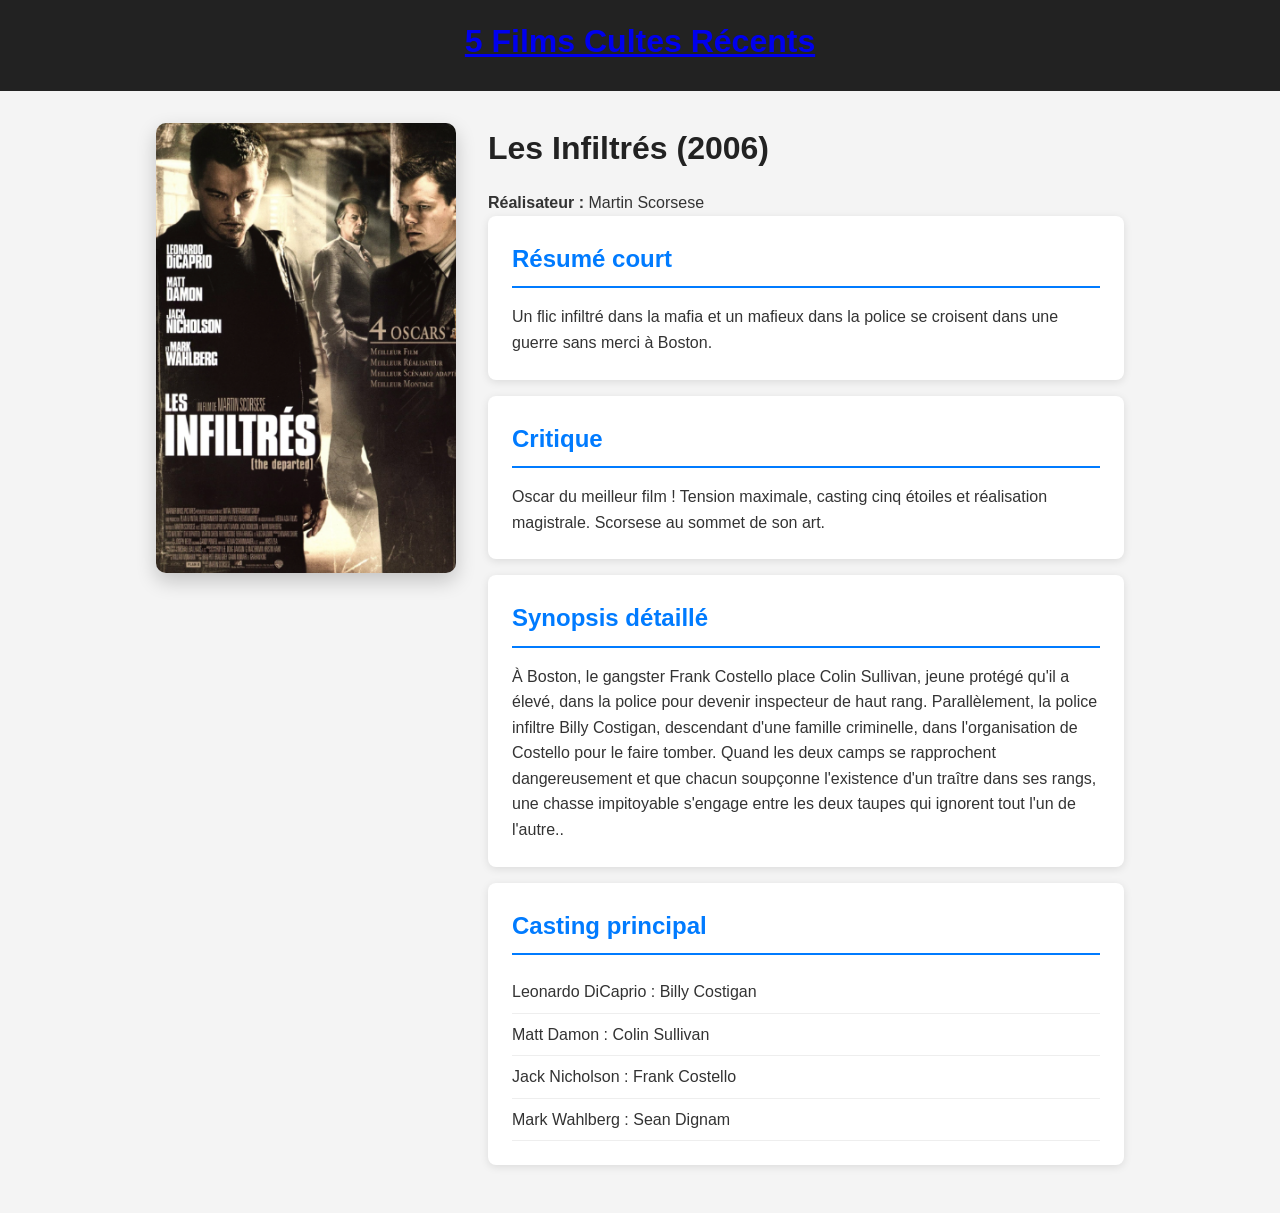
==== infiltres.html @ c4ac1a14 "commits film" ====
<!DOCTYPE html>
<html lang="fr">
<head>
    <meta charset="UTF-8">
    <meta name="viewport" content="width=device-width, initial-scale=1.0">
    <title>Les Infiltrés - Critique</title>
    <link rel="stylesheet" href="style.css">
</head>
<body>
    <header>
        <h1><a href="films.html"> 5 Films Cultes Récents</a></h1>
    </header>

    <main class="film-detail">
        <img src="images/infiltres.png" alt="Les Infiltrés" class="poster">
        
        <div class="infos">
            <h1>Les Infiltrés (2006)</h1>
            <p><strong>Réalisateur :</strong> Martin Scorsese</p>
            
            <section class="resume">
                <h2>Résumé court</h2>
                <p>Un flic infiltré dans la mafia et un mafieux dans la police se croisent dans une guerre sans merci à Boston.</p>
            </section>
            
            <section class="critique">
                <h2>Critique</h2>
                <p>Oscar du meilleur film ! Tension maximale, casting cinq étoiles et réalisation magistrale. Scorsese au sommet de son art.</p>
            </section>
            
            <section class="synopsis">
                <h2>Synopsis détaillé</h2>
                <p>À Boston, le gangster Frank Costello place Colin Sullivan, jeune protégé qu'il a élevé, dans la police pour devenir inspecteur de haut rang. Parallèlement, la police infiltre Billy Costigan, descendant d'une famille criminelle, dans l'organisation de Costello pour le faire tomber. Quand les deux camps se rapprochent dangereusement et que chacun soupçonne l'existence d'un traître dans ses rangs, une chasse impitoyable s'engage entre les deux taupes qui ignorent tout l'un de l'autre..</p>
            </section>
            
            <section class="casting">
                <h2>Casting principal</h2>
                <ul>
                    <li>Leonardo DiCaprio : Billy Costigan</li>
                    <li>Matt Damon : Colin Sullivan</li>
                    <li>Jack Nicholson : Frank Costello</li>
                    <li>Mark Wahlberg : Sean Dignam</li>
                </ul>
            </section>
        </div>
    </main>
</body>
</html>
---- style.css ----
* { margin: 0; padding: 0; box-sizing: border-box; }
body { font-family: Arial, sans-serif; line-height: 1.6; color: #333; background: #f4f4f4; }

header { background: #222; color: white; padding: 1rem; text-align: center; }
header h1 { margin-bottom: 0.5rem; }

.galerie { 
    display: grid; 
    grid-template-columns: repeat(auto-fit, minmax(250px, 1fr)); 
    gap: 2rem; 
    max-width: 1200px; 
    margin: 2rem auto; 
    padding: 0 1rem; 
}

.film-card { 
    background: white; 
    border-radius: 10px; 
    overflow: hidden; 
    box-shadow: 0 4px 12px rgba(0,0,0,0.15); 
    transition: transform 0.3s, box-shadow 0.3s; 
}
.film-card:hover { 
    transform: translateY(-5px); 
    box-shadow: 0 8px 25px rgba(0,0,0,0.2); 
}
.film-card img { 
    width: 100%; 
    height: 350px; 
    object-fit: cover; 
}
.film-card h3 { 
    padding: 1rem; 
    font-size: 1.2rem; 
    text-align: center; 
}
.film-card p { 
    padding: 0 1rem 1rem; 
    color: #666; 
    text-align: center; 
    font-size: 0.9rem; 
}
.btn {
    display: block;
    background: #007bff;
    color: white;
    text-decoration: none;
    padding: 0.8rem 1.5rem;
    text-align: center;
    font-weight: bold;
    border-radius: 5px;
    margin: 0 1rem 1rem;
    transition: background 0.3s;
}
.btn:hover {
    background: #0056b3;
}

.film-detail { 
    max-width: 1000px; 
    margin: 2rem auto; 
    padding: 0 1rem; 
    display: grid; 
    grid-template-columns: 300px 1fr; 
    gap: 2rem; 
}
.poster { 
    width: 100%; 
    height: 450px; 
    object-fit: cover; 
    border-radius: 10px; 
    box-shadow: 0 8px 20px rgba(0,0,0,0.2); 
}
.infos h1 { 
    color: #222; 
    margin-bottom: 1rem; 
}
.infos section { 
    background: white; 
    padding: 1.5rem; 
    margin-bottom: 1rem; 
    border-radius: 8px; 
    box-shadow: 0 2px 8px rgba(0,0,0,0.1); 
}
.infos h2 { 
    color: #007bff; 
    margin-bottom: 1rem; 
    border-bottom: 2px solid #007bff; 
    padding-bottom: 0.5rem; 
}
.casting ul { 
    list-style: none; 
}
.casting li { 
    padding: 0.5rem 0; 
    border-bottom: 1px solid #eee; 
}

footer { 
    background: #222; 
    color: white; 
    text-align: center; 
    padding: 1rem; 
    margin-top: 3rem; 
}
footer a { 
    color: #007bff; 
    text-decoration: none; 
}

@media (max-width: 768px) {
    .galerie { grid-template-columns: repeat(auto-fit, minmax(200px, 1fr)); gap: 1rem; }
    .film-detail { grid-template-columns: 1fr; }
    .poster { height: 300px; }
}
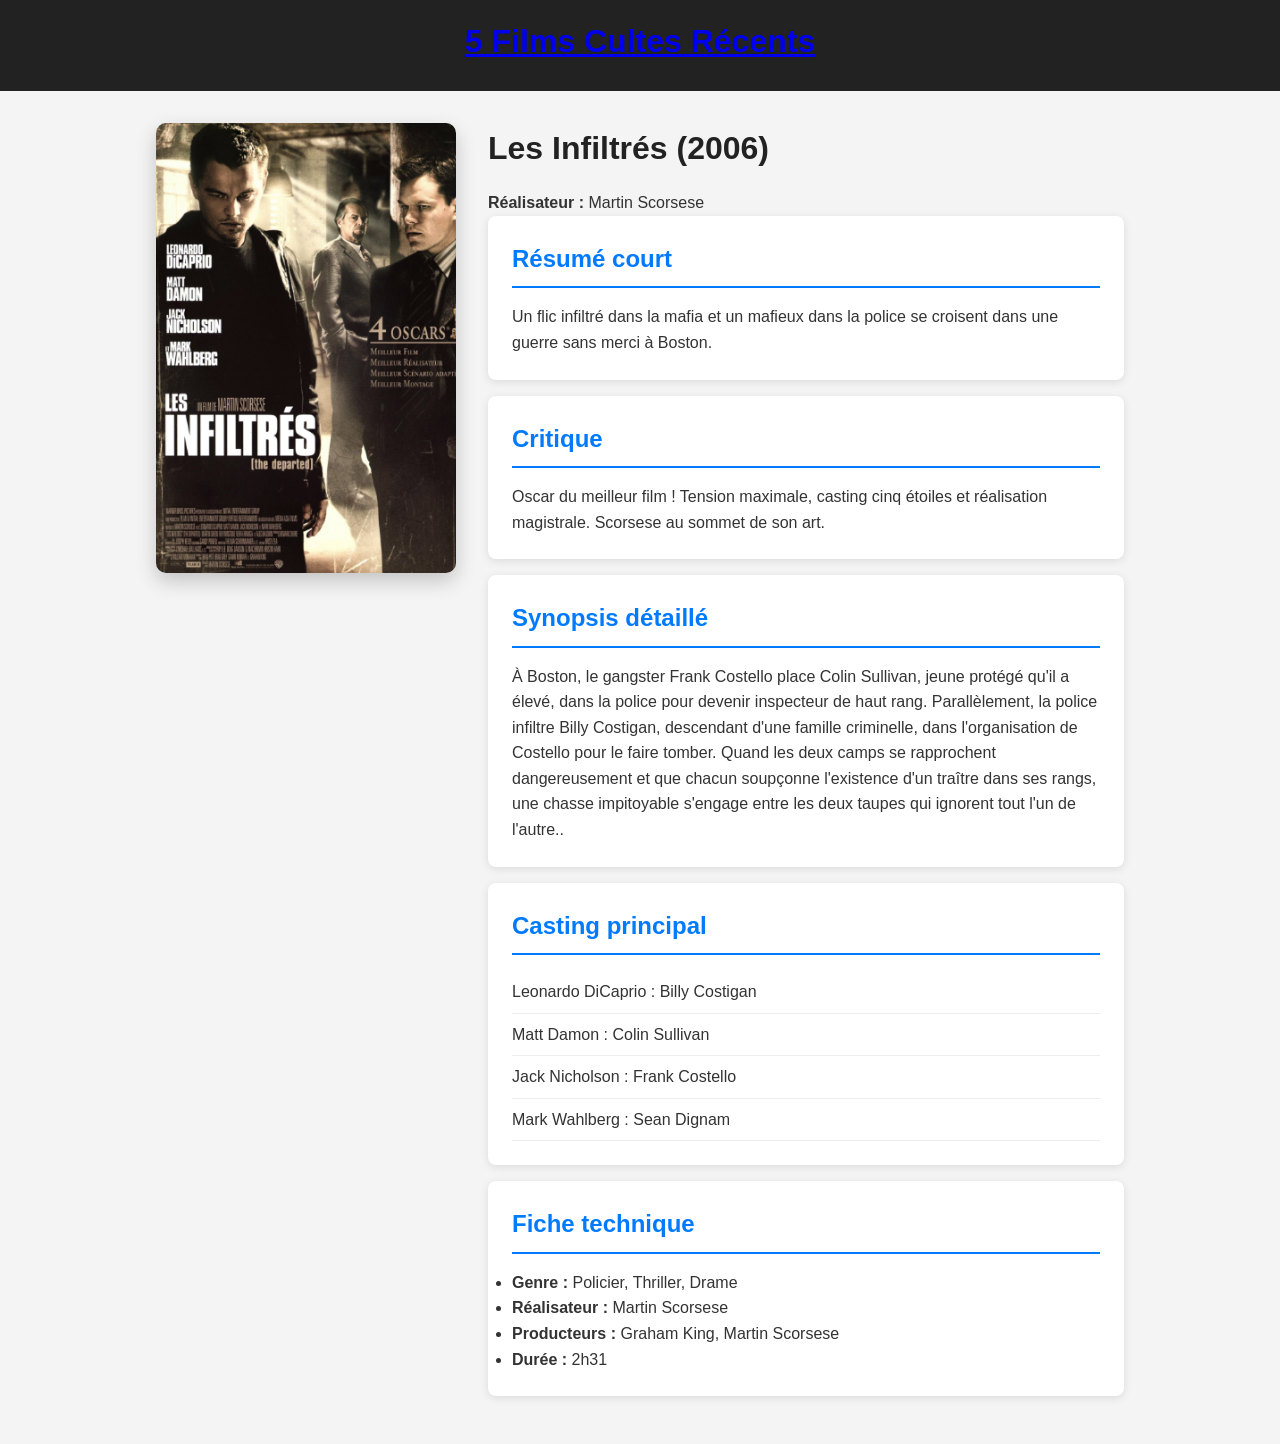
==== commit e8746d7a: "Ajout fiche technique + synopsis détaillés" ====
--- a/infiltres.html
+++ b/infiltres.html
@@ -42,6 +42,15 @@
                     <li>Mark Wahlberg : Sean Dignam</li>
                 </ul>
             </section>
+			<section class="fiche-tech">
+			<h2>Fiche technique</h2>
+			<ul>
+				<li><strong>Genre :</strong> Policier, Thriller, Drame</li>
+				<li><strong>Réalisateur :</strong> Martin Scorsese</li>
+				<li><strong>Producteurs :</strong> Graham King, Martin Scorsese</li>
+				<li><strong>Durée :</strong> 2h31</li>
+			</ul>
+			</section>
         </div>
     </main>
 </body>
